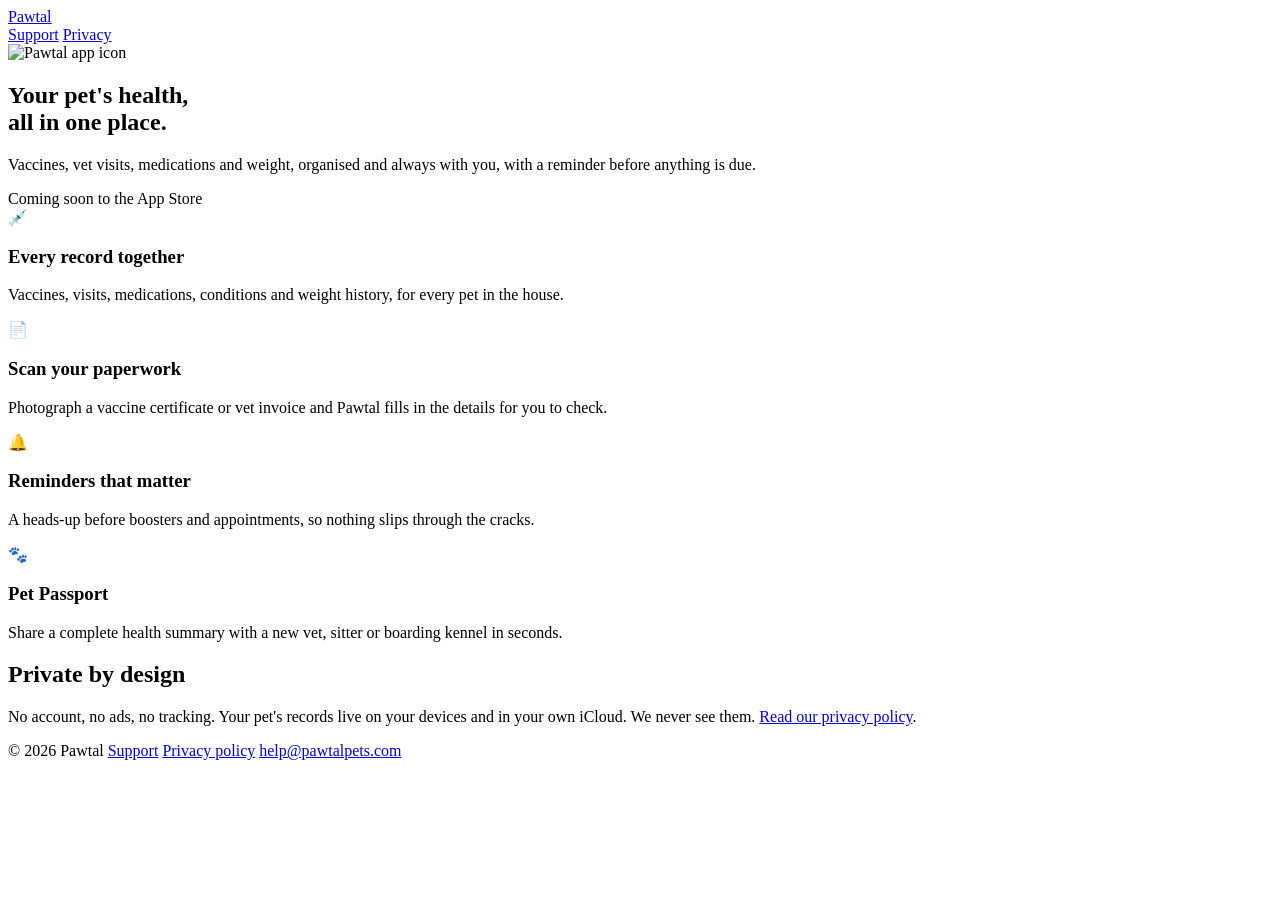
==== index.html @ 9c5c807c "Add files via upload" ====
<!doctype html>
<html lang="en">
<head>
  <meta charset="utf-8">
  <meta name="viewport" content="width=device-width, initial-scale=1">
  <title>Pawtal: your pet's health records in one place</title>
  <meta name="description" content="Keep your pet's vaccines, vet visits, medications and weight in one place, with reminders before anything is due. Private by design: your records stay on your devices and in your own iCloud.">
  <link rel="icon" type="image/png" href="assets/favicon.png">
  <link rel="apple-touch-icon" href="assets/apple-touch-icon.png">
  <link rel="stylesheet" href="assets/styles.css">
</head>
<body>
  <div class="wrap">
    <header class="site">
      <a class="brand" href="./"><img src="assets/favicon.png" alt="">Pawtal</a>
      <nav>
        <a href="support.html">Support</a>
        <a href="privacy.html">Privacy</a>
      </nav>
    </header>

    <main>
      <section class="hero">
        <img class="icon" src="assets/icon-512.png" alt="Pawtal app icon">
        <h1>Your pet's health,<br>all in one place.</h1>
        <p class="lede">Vaccines, vet visits, medications and weight, organised and always with you, with a reminder before anything is due.</p>
        <span class="badge soon">Coming soon to the App Store</span>
      </section>

      <section class="features" aria-label="Features">
        <div class="feature glass">
          <div class="dot" aria-hidden="true">💉</div>
          <h3>Every record together</h3>
          <p>Vaccines, visits, medications, conditions and weight history, for every pet in the house.</p>
        </div>
        <div class="feature glass">
          <div class="dot" aria-hidden="true">📄</div>
          <h3>Scan your paperwork</h3>
          <p>Photograph a vaccine certificate or vet invoice and Pawtal fills in the details for you to check.</p>
        </div>
        <div class="feature glass">
          <div class="dot" aria-hidden="true">🔔</div>
          <h3>Reminders that matter</h3>
          <p>A heads-up before boosters and appointments, so nothing slips through the cracks.</p>
        </div>
        <div class="feature glass">
          <div class="dot" aria-hidden="true">🐾</div>
          <h3>Pet Passport</h3>
          <p>Share a complete health summary with a new vet, sitter or boarding kennel in seconds.</p>
        </div>
      </section>

      <section class="promise glass">
        <h2>Private by design</h2>
        <p>No account, no ads, no tracking. Your pet's records live on your devices and in your own iCloud. We never see them. <a href="privacy.html">Read our privacy policy</a>.</p>
      </section>
    </main>

    <footer class="site">
      <span>© 2026 Pawtal</span>
      <a href="support.html">Support</a>
      <a href="privacy.html">Privacy policy</a>
      <a href="mailto:help@pawtalpets.com">help@pawtalpets.com</a>
    </footer>
  </div>
</body>
</html>
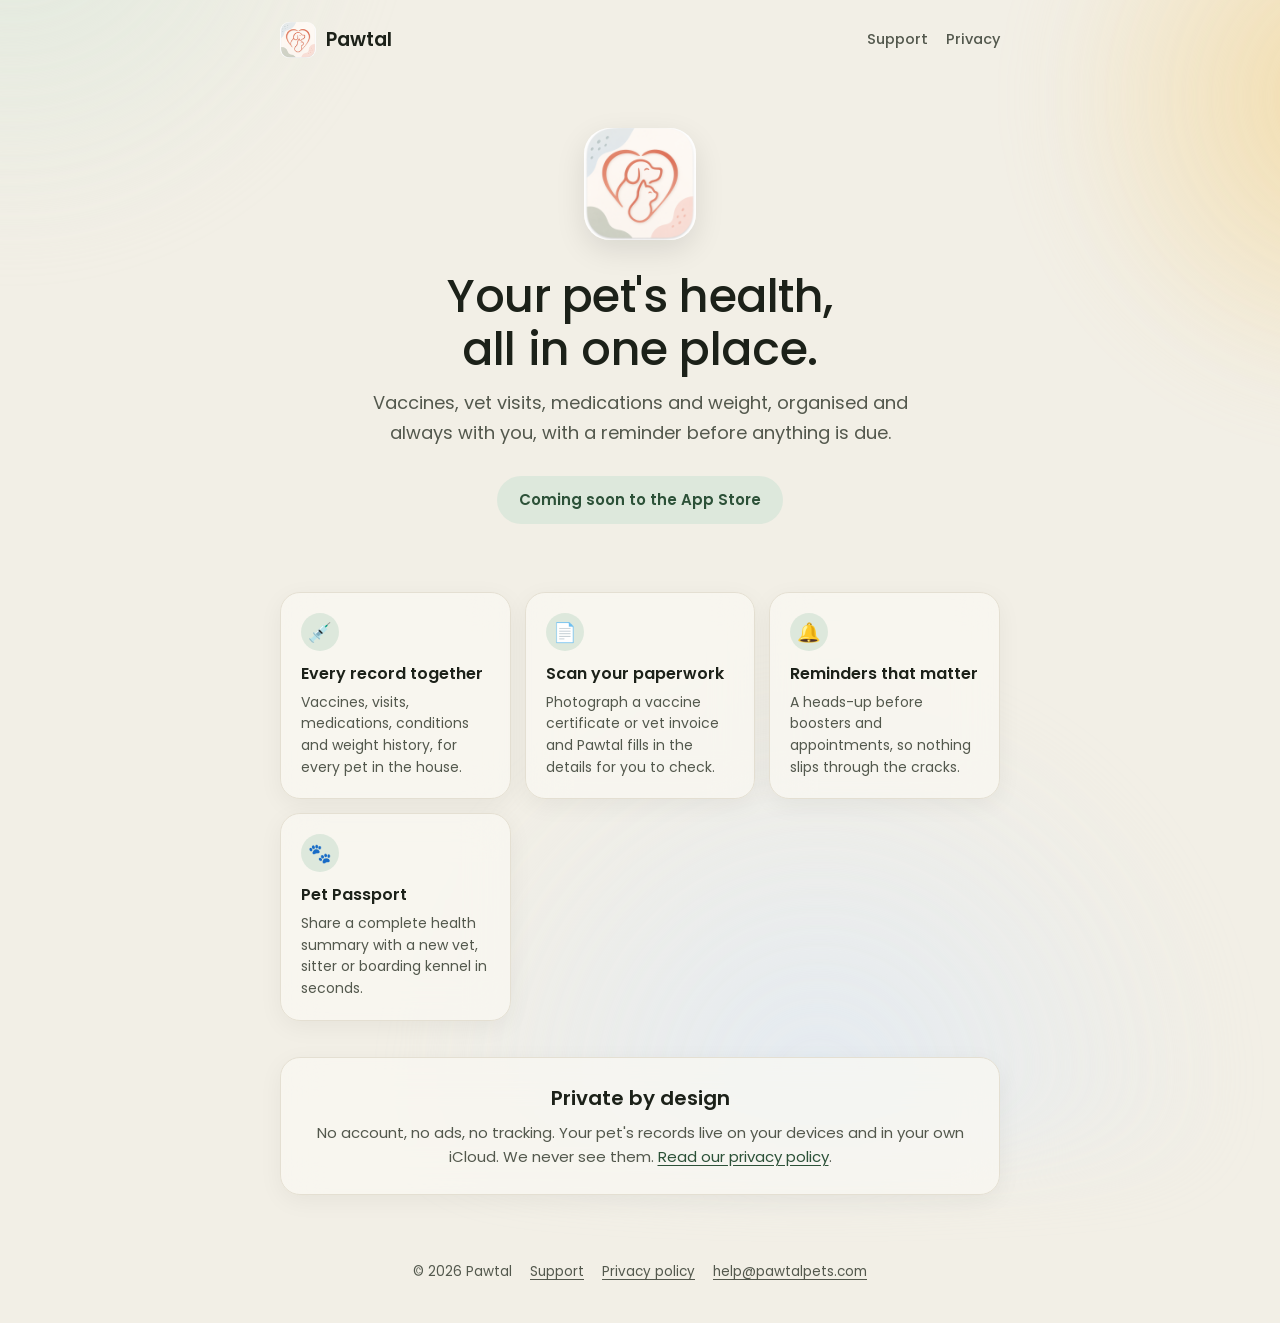
==== commit 34d1517f: "Add files via upload" ====
--- a/index.html
+++ b/index.html
@@ -5,14 +5,14 @@
   <meta name="viewport" content="width=device-width, initial-scale=1">
   <title>Pawtal: your pet's health records in one place</title>
   <meta name="description" content="Keep your pet's vaccines, vet visits, medications and weight in one place, with reminders before anything is due. Private by design: your records stay on your devices and in your own iCloud.">
-  <link rel="icon" type="image/png" href="assets/favicon.png">
-  <link rel="apple-touch-icon" href="assets/apple-touch-icon.png">
-  <link rel="stylesheet" href="assets/styles.css">
+  <link rel="icon" type="image/png" href="favicon.png">
+  <link rel="apple-touch-icon" href="apple-touch-icon.png">
+  <link rel="stylesheet" href="styles.css">
 </head>
 <body>
   <div class="wrap">
     <header class="site">
-      <a class="brand" href="./"><img src="assets/favicon.png" alt="">Pawtal</a>
+      <a class="brand" href="./"><img src="favicon.png" alt="">Pawtal</a>
       <nav>
         <a href="support.html">Support</a>
         <a href="privacy.html">Privacy</a>
@@ -21,7 +21,7 @@
 
     <main>
       <section class="hero">
-        <img class="icon" src="assets/icon-512.png" alt="Pawtal app icon">
+        <img class="icon" src="icon-512.png" alt="Pawtal app icon">
         <h1>Your pet's health,<br>all in one place.</h1>
         <p class="lede">Vaccines, vet visits, medications and weight, organised and always with you, with a reminder before anything is due.</p>
         <span class="badge soon">Coming soon to the App Store</span>
--- a/styles.css
+++ b/styles.css
@@ -0,0 +1,173 @@
+/* Pawtal website — same palette and type as the app (PawtalDesign.swift). */
+
+@font-face { font-family: "Poppins"; src: url("Poppins-Regular.ttf") format("truetype"); font-weight: 400; font-display: swap; }
+@font-face { font-family: "Poppins"; src: url("Poppins-Medium.ttf") format("truetype"); font-weight: 500; font-display: swap; }
+@font-face { font-family: "Poppins"; src: url("Poppins-SemiBold.ttf") format("truetype"); font-weight: 600; font-display: swap; }
+
+:root {
+  --canvas: #F2EFE6;
+  --card: rgba(250, 248, 243, 0.72);
+  --card-solid: #FAF8F3;
+  --hairline: #E4DFD2;
+  --ink: #1C2119;
+  --ink-soft: #53584D;
+  --forest: #2C5138;
+  --forest-soft: #DDE8DC;
+  --amber: #C08A2E;
+  --blob-1: #DDE8DC;
+  --blob-2: #F3D9A0;
+  --blob-3: #E2EAF3;
+  color-scheme: light dark;
+}
+
+@media (prefers-color-scheme: dark) {
+  :root {
+    --canvas: #151714;
+    --card: rgba(31, 34, 30, 0.72);
+    --card-solid: #1F221E;
+    --hairline: #2E322C;
+    --ink: #F1F3EE;
+    --ink-soft: #ADB3A6;
+    --forest: #6FA97E;
+    --forest-soft: #24352A;
+    --amber: #E0AC55;
+    --blob-1: #24352A;
+    --blob-2: #342C1C;
+    --blob-3: #1E2833;
+  }
+}
+
+* { box-sizing: border-box; }
+
+html { -webkit-text-size-adjust: 100%; }
+
+body {
+  margin: 0;
+  font-family: "Poppins", -apple-system, BlinkMacSystemFont, "Segoe UI", sans-serif;
+  font-size: 16px;
+  line-height: 1.65;
+  color: var(--ink);
+  background: var(--canvas);
+  min-height: 100vh;
+  overflow-x: hidden;
+}
+
+/* The app's blurred colour-field backdrop, drawn the same way. */
+body::before {
+  content: "";
+  position: fixed;
+  inset: -20vmax;
+  z-index: -1;
+  background:
+    radial-gradient(40vmax 40vmax at 15% 10%, var(--blob-1), transparent 70%),
+    radial-gradient(35vmax 35vmax at 90% 25%, var(--blob-2), transparent 70%),
+    radial-gradient(45vmax 45vmax at 60% 95%, var(--blob-3), transparent 70%);
+  filter: blur(40px);
+  opacity: 0.9;
+}
+
+a { color: var(--forest); text-underline-offset: 3px; }
+a:hover { text-decoration-thickness: 2px; }
+
+.wrap { max-width: 760px; margin: 0 auto; padding: 0 20px; }
+
+header.site {
+  display: flex;
+  align-items: center;
+  justify-content: space-between;
+  gap: 16px;
+  padding: 22px 0;
+}
+header.site .brand {
+  display: flex; align-items: center; gap: 10px;
+  text-decoration: none; color: var(--ink);
+  font-weight: 600; font-size: 19px;
+}
+header.site .brand img { width: 36px; height: 36px; border-radius: 9px; }
+header.site nav { display: flex; gap: 18px; font-size: 14.5px; }
+header.site nav a { color: var(--ink-soft); text-decoration: none; font-weight: 500; }
+header.site nav a:hover, header.site nav a[aria-current="page"] { color: var(--forest); }
+
+.glass {
+  background: var(--card);
+  -webkit-backdrop-filter: blur(20px) saturate(1.2);
+  backdrop-filter: blur(20px) saturate(1.2);
+  border: 1px solid var(--hairline);
+  border-radius: 20px;
+  box-shadow: 0 6px 24px rgba(0, 0, 0, 0.05);
+}
+
+/* Home */
+.hero { text-align: center; padding: 48px 0 32px; }
+.hero img.icon { width: 112px; height: 112px; border-radius: 26px; box-shadow: 0 10px 30px rgba(0,0,0,0.10); }
+.hero h1 { font-weight: 500; font-size: clamp(32px, 7vw, 46px); line-height: 1.15; margin: 22px 0 12px; letter-spacing: -0.01em; }
+.hero p.lede { font-size: 18px; color: var(--ink-soft); max-width: 560px; margin: 0 auto 28px; }
+
+.badge {
+  display: inline-flex; align-items: center; gap: 10px;
+  padding: 12px 22px; border-radius: 999px;
+  background: var(--forest); color: #fff; text-decoration: none;
+  font-weight: 600; font-size: 15px;
+}
+@media (prefers-color-scheme: dark) { .badge { color: #10140F; } }
+.badge.soon { background: var(--forest-soft); color: var(--forest); cursor: default; }
+
+.features { display: grid; grid-template-columns: repeat(auto-fit, minmax(220px, 1fr)); gap: 14px; margin: 36px 0; }
+.feature { padding: 20px; }
+.feature .dot {
+  width: 38px; height: 38px; border-radius: 50%;
+  display: grid; place-items: center;
+  background: var(--forest-soft); font-size: 19px; margin-bottom: 10px;
+}
+.feature h3 { margin: 0 0 4px; font-size: 16px; font-weight: 600; }
+.feature p { margin: 0; font-size: 14px; color: var(--ink-soft); line-height: 1.55; }
+
+.promise { padding: 24px; margin-bottom: 40px; text-align: center; }
+.promise h2 { margin: 0 0 6px; font-size: 20px; font-weight: 600; }
+.promise p { margin: 0; color: var(--ink-soft); font-size: 15px; }
+
+/* Long-form pages (privacy, support) */
+article { padding: 28px 24px; margin: 16px 0 40px; }
+article h1 { font-weight: 500; font-size: clamp(28px, 6vw, 36px); line-height: 1.2; margin: 0 0 6px; }
+article .meta { color: var(--ink-soft); font-size: 14px; margin: 0 0 24px; }
+article h2 { font-size: 19px; font-weight: 600; margin: 32px 0 8px; }
+article h3 { font-size: 16px; font-weight: 600; margin: 20px 0 4px; }
+article p, article li { font-size: 15.5px; }
+article ul { padding-left: 22px; }
+article li { margin: 4px 0; }
+
+.summary {
+  background: var(--forest-soft);
+  border-radius: 14px;
+  padding: 16px 18px;
+  margin: 0 0 8px;
+}
+.summary p { margin: 0 0 6px; font-weight: 600; }
+.summary ul { margin: 0; }
+
+details {
+  border-top: 1px solid var(--hairline);
+  padding: 14px 0;
+}
+details:last-of-type { border-bottom: 1px solid var(--hairline); }
+summary { cursor: pointer; font-weight: 600; font-size: 15.5px; list-style: none; display: flex; justify-content: space-between; gap: 12px; }
+summary::-webkit-details-marker { display: none; }
+summary::after { content: "+"; color: var(--forest); font-weight: 500; font-size: 20px; line-height: 1; }
+details[open] summary::after { content: "–"; }
+details p, details ol, details ul { margin: 10px 0 0; color: var(--ink-soft); font-size: 15px; }
+
+.contact { padding: 22px; text-align: center; margin: 28px 0 0; }
+.contact p { margin: 0 0 12px; color: var(--ink-soft); }
+
+footer.site {
+  padding: 26px 0 40px;
+  font-size: 13.5px;
+  color: var(--ink-soft);
+  display: flex; flex-wrap: wrap; gap: 8px 18px; justify-content: center;
+}
+footer.site a { color: var(--ink-soft); }
+
+@media (max-width: 520px) {
+  header.site nav { gap: 14px; font-size: 14px; }
+  article { padding: 22px 18px; }
+}
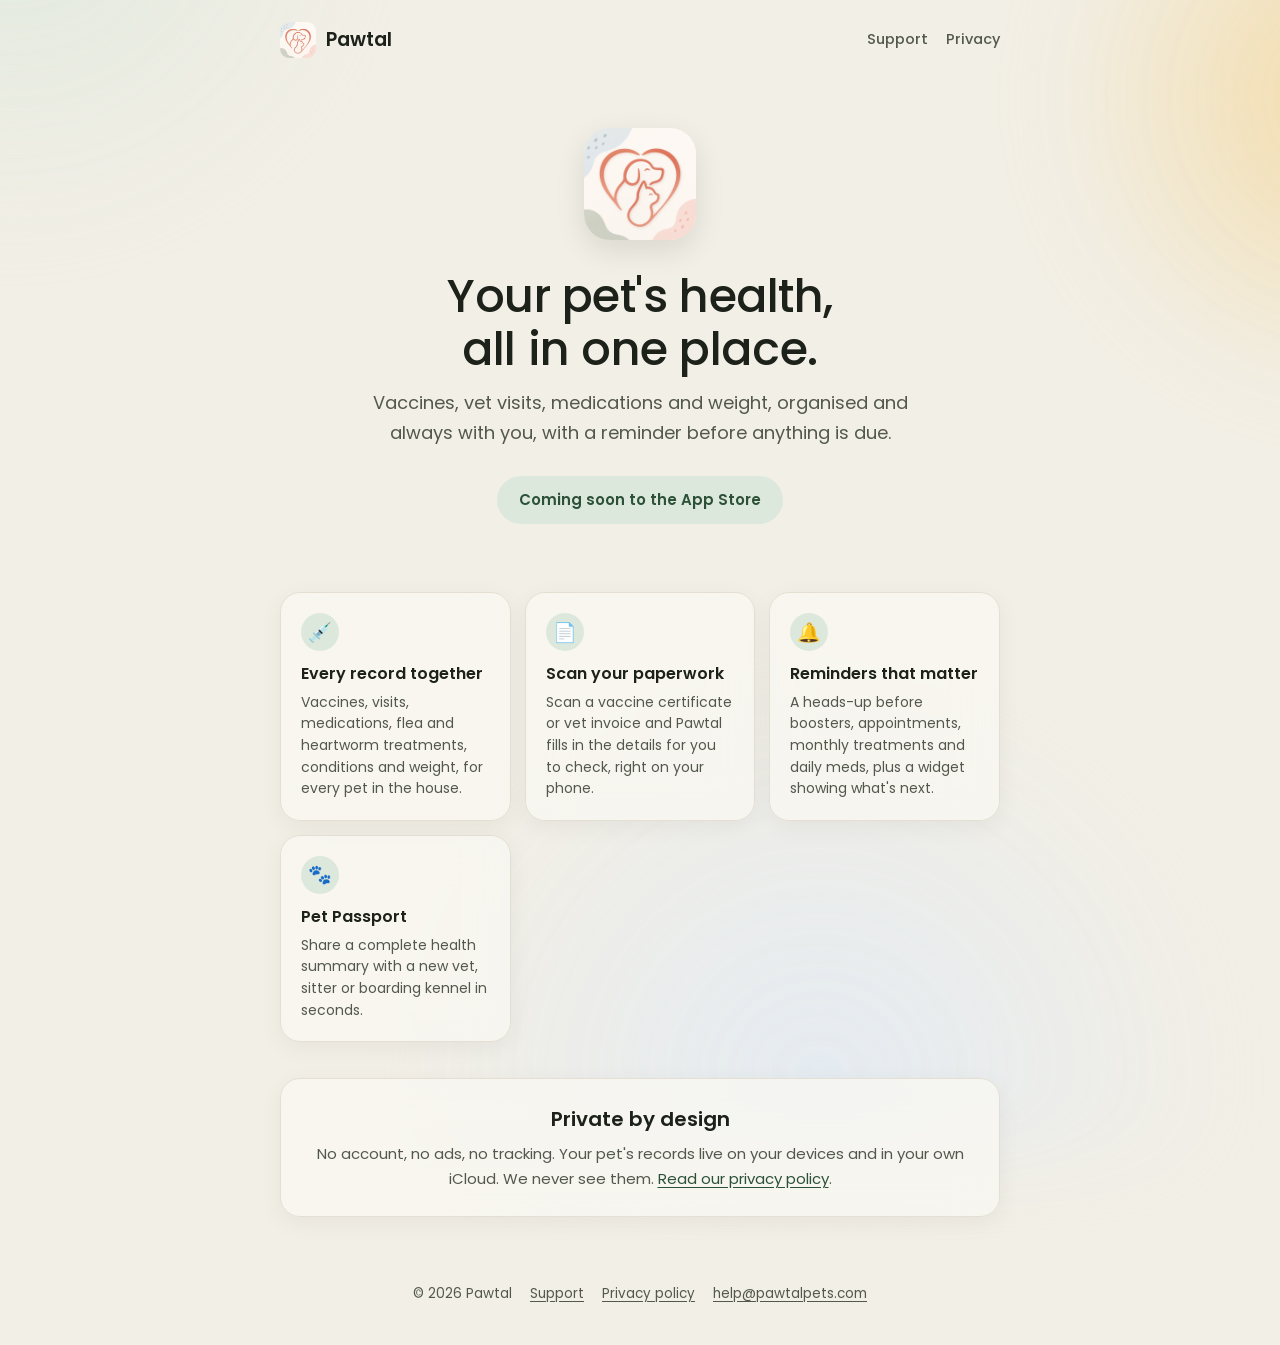
==== commit 44f5f02f: "Add files via upload" ====
--- a/index.html
+++ b/index.html
@@ -31,17 +31,17 @@
         <div class="feature glass">
           <div class="dot" aria-hidden="true">💉</div>
           <h3>Every record together</h3>
-          <p>Vaccines, visits, medications, conditions and weight history, for every pet in the house.</p>
+          <p>Vaccines, visits, medications, flea and heartworm treatments, conditions and weight, for every pet in the house.</p>
         </div>
         <div class="feature glass">
           <div class="dot" aria-hidden="true">📄</div>
           <h3>Scan your paperwork</h3>
-          <p>Photograph a vaccine certificate or vet invoice and Pawtal fills in the details for you to check.</p>
+          <p>Scan a vaccine certificate or vet invoice and Pawtal fills in the details for you to check, right on your phone.</p>
         </div>
         <div class="feature glass">
           <div class="dot" aria-hidden="true">🔔</div>
           <h3>Reminders that matter</h3>
-          <p>A heads-up before boosters and appointments, so nothing slips through the cracks.</p>
+          <p>A heads-up before boosters, appointments, monthly treatments and daily meds, plus a widget showing what's next.</p>
         </div>
         <div class="feature glass">
           <div class="dot" aria-hidden="true">🐾</div>
